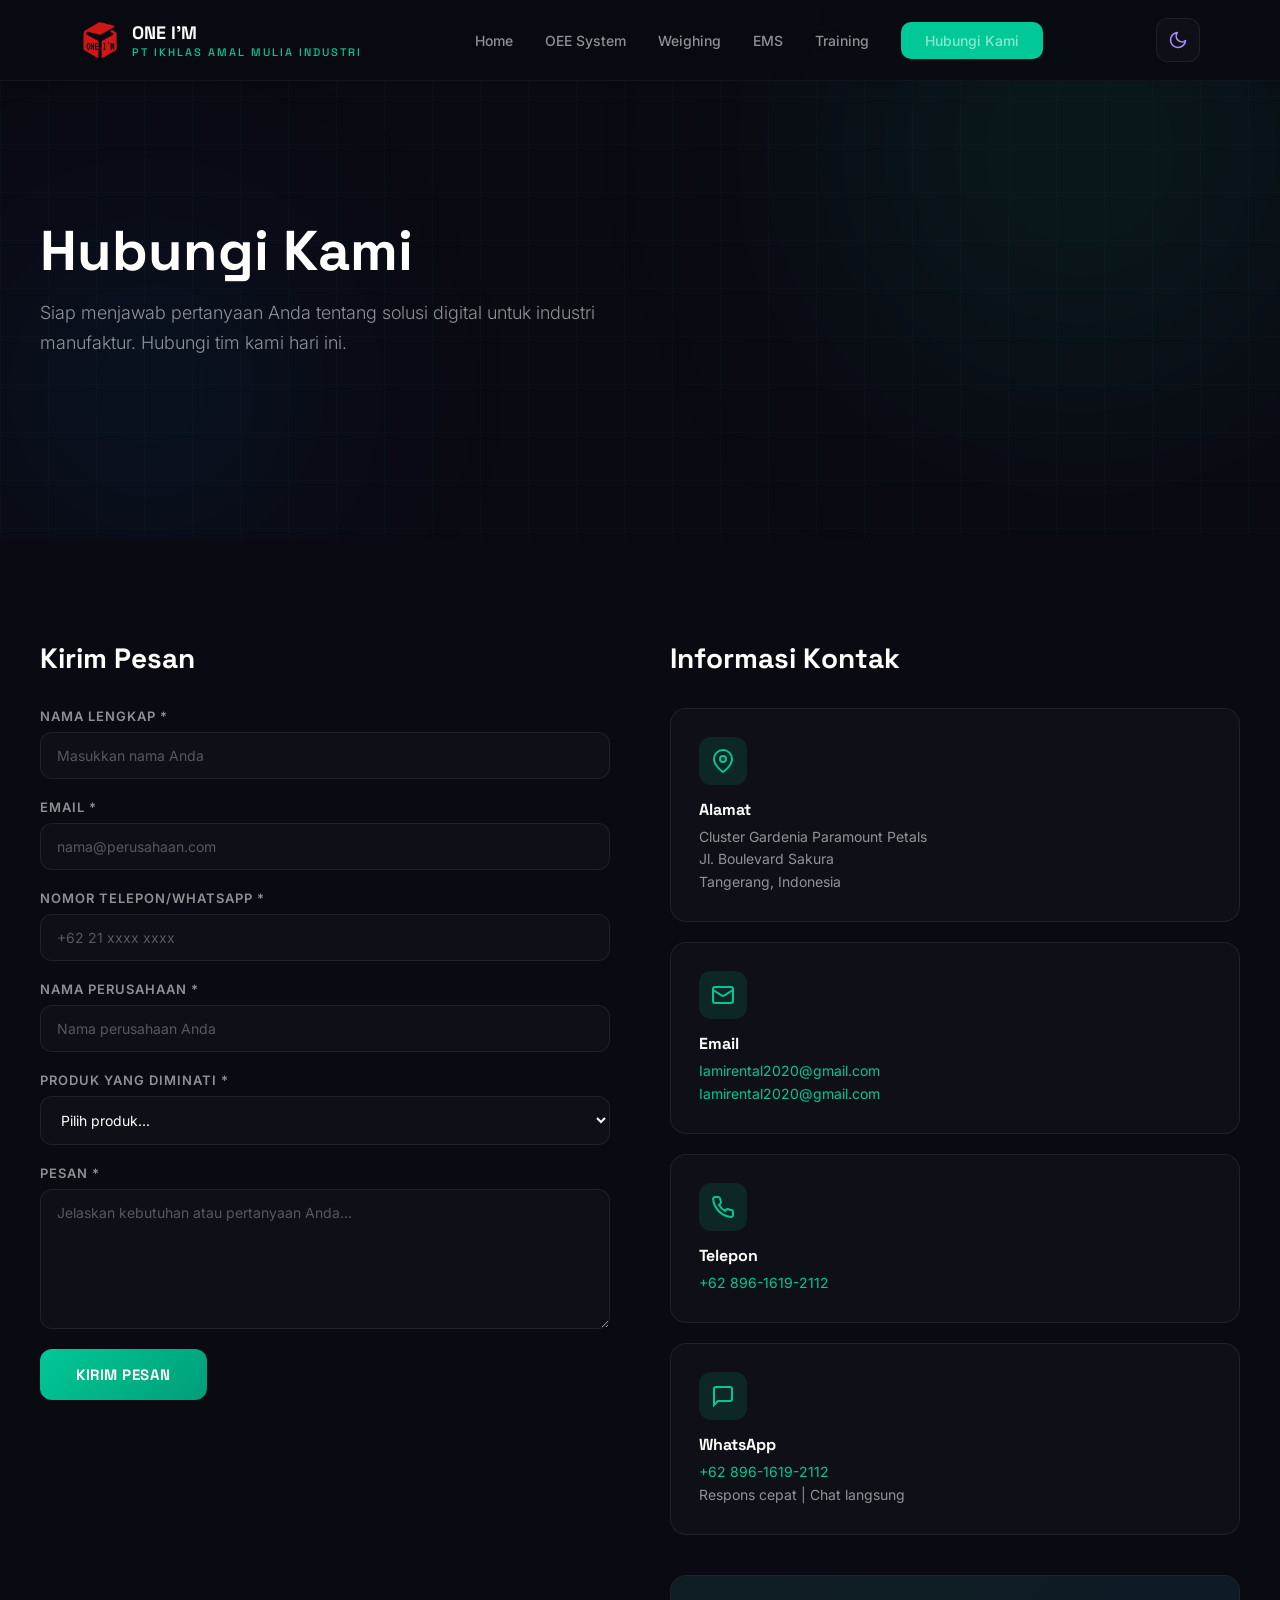
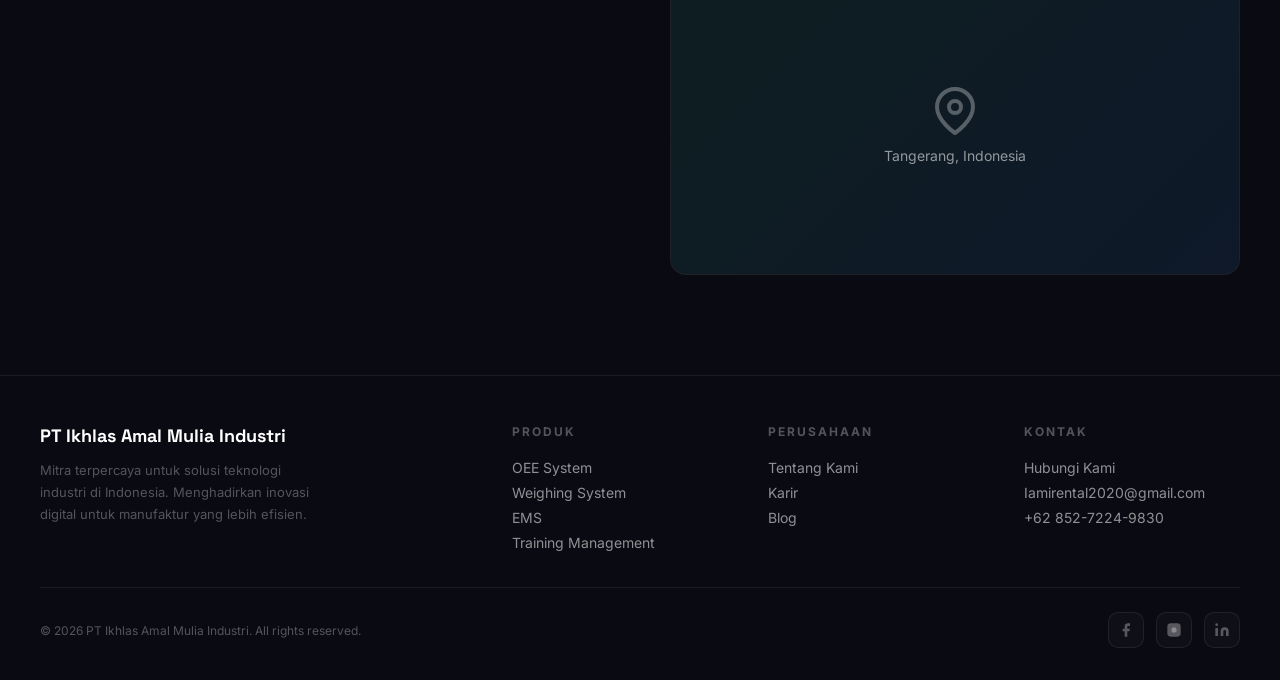
==== contact.html @ dc268954 "Add files via upload" ====
<!DOCTYPE html>
<html lang="id">
<head>
<meta charset="UTF-8">
<meta name="viewport" content="width=device-width, initial-scale=1.0">
<link rel="icon" type="image/x-icon" href="img/favicon.ico">
<link rel="apple-touch-icon" sizes="180x180" href="img/favicon-180.png">
<title>Hubungi Kami — PT Ikhlas Amal Mulia Industri</title>
<link rel="preconnect" href="https://fonts.googleapis.com">
<link href="https://fonts.googleapis.com/css2?family=Inter:wght@300;400;500;600;700;800;900&family=Space+Grotesk:wght@400;500;600;700;800&family=JetBrains+Mono:wght@400;500;600&display=swap" rel="stylesheet">
<link rel="stylesheet" href="css/theme.css">
<link rel="stylesheet" href="css/contact.css">
<script src="theme.js"></script>
</head>
<body>

<!-- NAV -->
<nav class="nav">
  <div class="nav-inner">
    <a href="index.html" class="nav-logo">
      <div class="nav-logo-icon"><img src="img/logo.png" alt="ONE I'M Logo"></div>
      <div class="nav-brand">ONE I'M<span>PT Ikhlas Amal Mulia Industri</span></div>
    </a>
    <div class="nav-links">
      <a href="index.html">Home</a>
      <a href="oee.html">OEE System</a>
      <a href="weighing.html">Weighing</a>
      <a href="ems.html">EMS</a>
      <a href="training.html">Training</a>
      <a href="contact.html" class="nav-cta">Hubungi Kami</a>
    </div>
    <button class="theme-toggle" onclick="toggleTheme()" aria-label="Toggle theme">
      <svg class="icon-moon" viewBox="0 0 24 24" fill="none" stroke-width="2" stroke-linecap="round" stroke-linejoin="round"><path d="M21 12.79A9 9 0 1 1 11.21 3 7 7 0 0 0 21 12.79z"/></svg>
      <svg class="icon-sun" viewBox="0 0 24 24" fill="none" stroke-width="2" stroke-linecap="round" stroke-linejoin="round"><circle cx="12" cy="12" r="5"/><line x1="12" y1="1" x2="12" y2="3"/><line x1="12" y1="21" x2="12" y2="23"/><line x1="4.22" y1="4.22" x2="5.64" y2="5.64"/><line x1="18.36" y1="18.36" x2="19.78" y2="19.78"/><line x1="1" y1="12" x2="3" y2="12"/><line x1="21" y1="12" x2="23" y2="12"/><line x1="4.22" y1="19.78" x2="5.64" y2="18.36"/><line x1="18.36" y1="5.64" x2="19.78" y2="4.22"/></svg>
    </button>
    <div class="hamburger" onclick="toggleMobileMenu()">
      <span></span><span></span><span></span>
    </div>
  </div>
</nav>
<div class="mobile-menu" id="mobileMenu">
  <a href="index.html">Home</a>
  <a href="oee.html">OEE System</a>
  <a href="weighing.html">Weighing System</a>
  <a href="ems.html">EMS</a>
  <a href="training.html">Training Management</a>
  <a href="contact.html">Hubungi Kami</a>
  <div class="mobile-theme-toggle" onclick="toggleTheme()">
    <svg viewBox="0 0 24 24" fill="none" stroke="currentColor" stroke-width="2"><path d="M21 12.79A9 9 0 1 1 11.21 3 7 7 0 0 0 21 12.79z"/></svg>
    <span class="label-dark">Mode Siang</span>
    <span class="label-light">Mode Malam</span>
  </div>
</div>

<!-- HERO -->
<section class="hero">
  <div class="hero-bg">
    <div class="hero-glow1"></div>
    <div class="hero-glow2"></div>
    <div class="hero-grid"></div>
  </div>
  <div class="hero-inner">
    <h1>Hubungi Kami</h1>
    <p class="hero-sub">Siap menjawab pertanyaan Anda tentang solusi digital untuk industri manufaktur. Hubungi tim kami hari ini.</p>
  </div>
</section>

<!-- CONTACT SECTION -->
<section class="contact-section">
  <div class="contact-inner">
    <!-- FORM -->
    <div class="contact-form">
      <h2>Kirim Pesan</h2>
      <form>
        <div class="form-group">
          <label for="nama">Nama Lengkap *</label>
          <input type="text" id="nama" name="nama" placeholder="Masukkan nama Anda" required>
        </div>

        <div class="form-group">
          <label for="email">Email *</label>
          <input type="email" id="email" name="email" placeholder="nama@perusahaan.com" required>
        </div>

        <div class="form-group">
          <label for="telepon">Nomor Telepon/WhatsApp *</label>
          <input type="tel" id="telepon" name="telepon" placeholder="+62 21 xxxx xxxx" required>
        </div>

        <div class="form-group">
          <label for="perusahaan">Nama Perusahaan *</label>
          <input type="text" id="perusahaan" name="perusahaan" placeholder="Nama perusahaan Anda" required>
        </div>

        <div class="form-group">
          <label for="produk">Produk yang Diminati *</label>
          <select id="produk" name="produk" required>
            <option value="">Pilih produk...</option>
            <option value="oee">OEE Monitoring System</option>
            <option value="weighing">Weighing System</option>
            <option value="ems">EMS (Energy Management System)</option>
            <option value="training">Training Management System</option>
            <option value="semua">Konsultasi untuk semua produk</option>
          </select>
        </div>

        <div class="form-group">
          <label for="pesan">Pesan *</label>
          <textarea id="pesan" name="pesan" placeholder="Jelaskan kebutuhan atau pertanyaan Anda..." required></textarea>
        </div>

        <button type="submit" class="form-submit">Kirim Pesan</button>
      </form>
    </div>

    <!-- CONTACT INFO & MAP -->
    <div class="contact-info">
      <h2>Informasi Kontak</h2>

      <div class="info-cards">
        <div class="info-card">
          <div class="info-icon">
            <svg viewBox="0 0 24 24" fill="none" stroke="currentColor"><path d="M21 10c0 7-9 13-9 13s-9-6-9-13a9 9 0 0 1 18 0z"/><circle cx="12" cy="10" r="3"/></svg>
          </div>
          <div class="info-title">Alamat</div>
          <div class="info-content">
            Cluster Gardenia Paramount Petals<br>
            Jl. Boulevard Sakura<br>
            Tangerang, Indonesia
          </div>
        </div>

        <div class="info-card">
          <div class="info-icon">
            <svg viewBox="0 0 24 24" fill="none" stroke="currentColor"><rect x="2" y="4" width="20" height="16" rx="2"/><path d="m22 7-8.97 5.7a1.94 1.94 0 0 1-2.06 0L2 7"/></svg>
          </div>
          <div class="info-title">Email</div>
          <div class="info-content">
            <a href="mailto:Iamirental2020@gmail.com">Iamirental2020@gmail.com</a><br>
            <a href="mailto:Iamirental2020@gmail.com">Iamirental2020@gmail.com</a>
          </div>
        </div>

        <div class="info-card">
          <div class="info-icon">
            <svg viewBox="0 0 24 24" fill="none" stroke="currentColor"><path d="M22 16.92v3a2 2 0 0 1-2.18 2A19.79 19.79 0 0 1 2.12 4.18 2 2 0 0 1 4.11 2h3a2 2 0 0 1 2 1.72 12.84 12.84 0 0 0 .7 2.81 2 2 0 0 1-.45 2.11L8.09 9.91a16 16 0 0 0 6 6l1.27-1.27a2 2 0 0 1 2.11-.45 12.84 12.84 0 0 0 2.81.7A2 2 0 0 1 22 16.92z"/></svg>
          </div>
          <div class="info-title">Telepon</div>
          <div class="info-content">
            <a href="tel:+6289616192112">+62 896-1619-2112</a>
          </div>
        </div>

        <div class="info-card">
          <div class="info-icon">
            <svg viewBox="0 0 24 24" fill="none" stroke="currentColor"><path d="M21 15a2 2 0 0 1-2 2H7l-4 4V5a2 2 0 0 1 2-2h14a2 2 0 0 1 2 2z"/></svg>
          </div>
          <div class="info-title">WhatsApp</div>
          <div class="info-content">
            <a href="https://wa.me/6289616192112">+62 896-1619-2112</a><br>
            Respons cepat | Chat langsung
          </div>
        </div>
      </div>

      <div class="map-container">
        <div class="map-placeholder">
          <svg viewBox="0 0 24 24" fill="none" stroke="currentColor" stroke-width="2"><path d="M21 10c0 7-9 13-9 13s-9-6-9-13a9 9 0 0 1 18 0z"/><circle cx="12" cy="10" r="3"/></svg>
          <p>Tangerang, Indonesia</p>
        </div>
      </div>
    </div>
  </div>
</section>

<!-- FOOTER -->
<footer class="footer">
  <div class="footer-inner">
    <div>
      <div class="footer-brand">PT Ikhlas Amal Mulia Industri</div>
      <p class="footer-brand-desc">Mitra terpercaya untuk solusi teknologi industri di Indonesia. Menghadirkan inovasi digital untuk manufaktur yang lebih efisien.</p>
    </div>
    <div class="footer-col">
      <div class="footer-col-title">Produk</div>
      <a href="oee.html">OEE System</a>
      <a href="weighing.html">Weighing System</a>
      <a href="ems.html">EMS</a>
      <a href="training.html">Training Management</a>
    </div>
    <div class="footer-col">
      <div class="footer-col-title">Perusahaan</div>
      <a href="#">Tentang Kami</a>
      <a href="#">Karir</a>
      <a href="#">Blog</a>
    </div>
    <div class="footer-col">
      <div class="footer-col-title">Kontak</div>
      <a href="contact.html">Hubungi Kami</a>
      <a href="#">Iamirental2020@gmail.com</a>
      <a href="#">+62 852-7224-9830</a>
    </div>
  </div>
  <div class="footer-bottom">
    <div class="footer-copy">&copy; 2026 PT Ikhlas Amal Mulia Industri. All rights reserved.</div>
    <div class="footer-socials">
      <a href="#" class="footer-social"><svg viewBox="0 0 24 24"><path d="M18 2h-3a5 5 0 0 0-5 5v3H7v4h3v8h4v-8h3l1-4h-4V7a1 1 0 0 1 1-1h3z"/></svg></a>
      <a href="#" class="footer-social"><svg viewBox="0 0 24 24"><rect x="2" y="2" width="20" height="20" rx="5"/><path d="M16 11.37A4 4 0 1 1 12.63 8 4 4 0 0 1 16 11.37z"/><line x1="17.5" y1="6.5" x2="17.51" y2="6.5"/></svg></a>
      <a href="#" class="footer-social"><svg viewBox="0 0 24 24"><path d="M16 8a6 6 0 0 1 6 6v7h-4v-7a2 2 0 0 0-2-2 2 2 0 0 0-2 2v7h-4v-7a6 6 0 0 1 6-6z"/><rect x="2" y="9" width="4" height="12"/><circle cx="4" cy="4" r="2"/></svg></a>
    </div>
  </div>
</footer>

</body>
</html>
---- css/theme.css ----
/* ===== DARK THEME (Default) ===== */
:root {
  --bg: #0a0a12;
  --bg2: #0e0e1a;
  --bg3: #12121e;
  --card: rgba(255,255,255,0.025);
  --card-hover: rgba(0,200,150,0.04);
  --border: rgba(255,255,255,0.07);
  --border-hover: rgba(0,200,150,0.2);
  --text: #fff;
  --text2: rgba(255,255,255,0.55);
  --text3: rgba(255,255,255,0.3);
  --nav-bg: rgba(10,10,18,0.85);
  --nav-border: rgba(255,255,255,0.04);
  --input-bg: rgba(255,255,255,0.04);
  --input-border: rgba(255,255,255,0.1);
  --shadow: rgba(0,0,0,0.5);
  --glow-green: rgba(0,200,150,0.12);
  --glow-blue: rgba(0,136,255,0.1);
  --stats-bg: rgba(0,200,150,0.015);
  --footer-border: rgba(255,255,255,0.05);
  --code-bg: rgba(255,255,255,0.06);
}

/* ===== LIGHT THEME ===== */
[data-theme="light"] {
  --bg: #f5f7fa;
  --bg2: #edf0f5;
  --bg3: #e4e8ef;
  --card: rgba(255,255,255,0.85);
  --card-hover: rgba(0,200,150,0.06);
  --border: rgba(0,0,0,0.08);
  --border-hover: rgba(0,200,150,0.3);
  --text: #1a1a2e;
  --text2: rgba(26,26,46,0.65);
  --text3: rgba(26,26,46,0.4);
  --nav-bg: rgba(245,247,250,0.9);
  --nav-border: rgba(0,0,0,0.06);
  --input-bg: rgba(0,0,0,0.03);
  --input-border: rgba(0,0,0,0.12);
  --shadow: rgba(0,0,0,0.08);
  --glow-green: rgba(0,200,150,0.06);
  --glow-blue: rgba(0,136,255,0.05);
  --stats-bg: rgba(0,200,150,0.04);
  --footer-border: rgba(0,0,0,0.06);
  --code-bg: rgba(0,0,0,0.04);
}

/* Light theme specific overrides */
[data-theme="light"] body {
  background: var(--bg);
  color: var(--text);
}

[data-theme="light"] .nav {
  background: var(--nav-bg);
  border-bottom-color: var(--nav-border);
  box-shadow: 0 1px 12px rgba(0,0,0,0.06);
}

[data-theme="light"] .hero-glow1,
[data-theme="light"] .hero-glow2,
[data-theme="light"] .hero-glow,
[data-theme="light"] .hero-glow-2 {
  opacity: 0.3;
}

[data-theme="light"] .hero-grid,
[data-theme="light"] .grid-pattern,
[data-theme="light"] .hero-bg .hero-grid {
  opacity: 0.4;
}

[data-theme="light"] .hamburger span {
  background: var(--text);
}

[data-theme="light"] .mobile-menu {
  background: rgba(245,247,250,0.97);
}

[data-theme="light"] .product-card,
[data-theme="light"] .feat,
[data-theme="light"] .why-card,
[data-theme="light"] .gauge-card,
[data-theme="light"] .feature-card,
[data-theme="light"] .step-card,
[data-theme="light"] .benefit-card {
  background: var(--card);
  border-color: var(--border);
  box-shadow: 0 2px 12px rgba(0,0,0,0.04);
}

[data-theme="light"] .product-card:hover,
[data-theme="light"] .feat:hover,
[data-theme="light"] .why-card:hover,
[data-theme="light"] .feature-card:hover {
  box-shadow: 0 8px 30px rgba(0,0,0,0.08);
}

[data-theme="light"] .dashboard-preview,
[data-theme="light"] .production-line-wrapper,
[data-theme="light"] .illustration-wrapper {
  background: var(--card);
  border-color: var(--border);
}

[data-theme="light"] .stats-strip,
[data-theme="light"] .stats-bar {
  background: var(--stats-bg);
  border-color: var(--border);
}

[data-theme="light"] .stat-item,
[data-theme="light"] .stat {
  border-color: var(--border);
}

[data-theme="light"] .footer {
  background: var(--bg2);
  border-color: var(--border);
}

[data-theme="light"] .footer-bottom {
  border-color: var(--border);
}

[data-theme="light"] .footer-social {
  background: var(--card);
  border-color: var(--border);
}

[data-theme="light"] .footer-social svg {
  fill: var(--text3);
}

[data-theme="light"] .btn-outline {
  border-color: rgba(0,0,0,0.15);
  color: var(--text2);
}

[data-theme="light"] .btn-outline:hover {
  border-color: rgba(0,0,0,0.3);
  color: var(--text);
}

[data-theme="light"] .hero h1,
[data-theme="light"] .headline,
[data-theme="light"] .section-title,
[data-theme="light"] .cta-title,
[data-theme="light"] .pc-title,
[data-theme="light"] .why-title,
[data-theme="light"] .feat h3,
[data-theme="light"] .cta-headline {
  color: var(--text);
}

[data-theme="light"] .nav-brand {
  color: var(--text);
}

[data-theme="light"] .badge,
[data-theme="light"] .hero-badge {
  background: rgba(0,200,150,0.08);
  border-color: rgba(0,200,150,0.2);
}

/* Contact form light overrides */
[data-theme="light"] .form-input,
[data-theme="light"] .form-textarea,
[data-theme="light"] .form-select,
[data-theme="light"] input,
[data-theme="light"] textarea,
[data-theme="light"] select {
  background: var(--input-bg) !important;
  border-color: var(--input-border) !important;
  color: var(--text) !important;
}

[data-theme="light"] .contact-card,
[data-theme="light"] .info-card {
  background: var(--card);
  border-color: var(--border);
}

/* Smooth transitions */
body,
.nav,
.product-card,
.feat,
.why-card,
.gauge-card,
.feature-card,
.step-card,
.benefit-card,
.dashboard-preview,
.production-line-wrapper,
.illustration-wrapper,
.stats-strip,
.stats-bar,
.stat-item,
.stat,
.footer,
.footer-social,
.btn-outline,
.mobile-menu,
.contact-card,
.info-card,
input, textarea, select {
  transition: background-color 0.4s ease, color 0.4s ease, border-color 0.4s ease, box-shadow 0.4s ease;
}

/* ===== THEME TOGGLE BUTTON ===== */
.theme-toggle {
  width: 44px;
  height: 44px;
  border-radius: 12px;
  border: 1px solid var(--border);
  background: var(--card);
  cursor: pointer;
  display: flex;
  align-items: center;
  justify-content: center;
  transition: all 0.3s ease;
  flex-shrink: 0;
  position: relative;
  overflow: hidden;
}
.theme-toggle:hover {
  border-color: var(--border-hover);
  background: var(--card-hover);
  transform: scale(1.05);
}
.theme-toggle svg {
  width: 20px;
  height: 20px;
  transition: all 0.4s ease;
  position: absolute;
}
.theme-toggle .icon-moon {
  stroke: #a78bfa;
  opacity: 1;
  transform: rotate(0deg) scale(1);
}
.theme-toggle .icon-sun {
  stroke: #f59e0b;
  opacity: 0;
  transform: rotate(-90deg) scale(0.5);
}
[data-theme="light"] .theme-toggle .icon-moon {
  opacity: 0;
  transform: rotate(90deg) scale(0.5);
}
[data-theme="light"] .theme-toggle .icon-sun {
  opacity: 1;
  transform: rotate(0deg) scale(1);
}

/* Mobile theme toggle */
.mobile-theme-toggle {
  display: flex;
  align-items: center;
  gap: 12px;
  padding: 14px 16px;
  border-radius: 10px;
  cursor: pointer;
  transition: all 0.2s;
  color: var(--text2);
  font-size: 15px;
}
.mobile-theme-toggle:hover {
  background: rgba(255,255,255,0.04);
  color: var(--text);
}
[data-theme="light"] .mobile-theme-toggle:hover {
  background: rgba(0,0,0,0.04);
}
.mobile-theme-toggle svg {
  width: 20px;
  height: 20px;
}
.mobile-theme-toggle .label-dark { display: inline; }
.mobile-theme-toggle .label-light { display: none; }
[data-theme="light"] .mobile-theme-toggle .label-dark { display: none; }
[data-theme="light"] .mobile-theme-toggle .label-light { display: inline; }
---- css/contact.css ----
:root {
  --red: #CC2222;
  --red2: rgba(204,34,34,0.12);
  --green: #00c896;
  --green2: rgba(0,200,150,0.12);
  --blue: #0088ff;
  --blue2: rgba(0,136,255,0.12);
  --purple: #a78bfa;
  --purple2: rgba(167,139,250,0.12);
  --orange: #f59e0b;
  --orange2: rgba(245,158,11,0.12);
  --radius: 16px;
}
*{margin:0;padding:0;box-sizing:border-box;}
html{scroll-behavior:smooth;}
body{background:var(--bg);color:var(--text);font-family:'Inter',sans-serif;-webkit-text-size-adjust:100%;}
a{text-decoration:none;color:inherit;}
img{max-width:100%;display:block;}

/* ===== NAV ===== */
.nav{position:fixed;top:0;left:0;width:100%;z-index:100;padding:18px 0;transition:all .3s;background:rgba(10,10,18,0.85);backdrop-filter:blur(20px);border-bottom:1px solid rgba(255,255,255,0.04);}
.nav-inner{max-width:1200px;margin:0 auto;padding:0 40px;display:flex;justify-content:space-between;align-items:center;}
.nav-logo{display:flex;align-items:center;gap:12px;}
.nav-logo-icon{width:40px;height:40px;display:flex;align-items:center;justify-content:center;}
.nav-logo-icon img{width:40px;height:40px;object-fit:contain;}
.nav-brand{font-family:'Space Grotesk',sans-serif;font-weight:700;font-size:18px;color:#fff;}
.nav-brand span{color:var(--green);font-size:11px;display:block;font-weight:500;letter-spacing:2px;text-transform:uppercase;margin-top:1px;}
.nav-links{display:flex;gap:32px;align-items:center;}
.nav-links a{font-size:14px;font-weight:500;color:var(--text2);transition:color .2s;}
.nav-links a:hover,.nav-links a.active{color:#fff;}
.nav-cta{background:var(--green);color:#fff;font-weight:700;padding:10px 24px;border-radius:10px;font-size:13px;transition:all .2s;}
.nav-cta:hover{background:#00b386;transform:translateY(-1px);}
.hamburger{display:none;flex-direction:column;gap:5px;cursor:pointer;padding:8px;}
.hamburger span{width:24px;height:2px;background:#fff;border-radius:2px;transition:all .3s;}
.mobile-menu{display:none;position:fixed;top:76px;left:0;width:100%;background:rgba(10,10,18,0.97);backdrop-filter:blur(20px);padding:20px;border-bottom:1px solid var(--border);z-index:99;}
.mobile-menu.open{display:flex;flex-direction:column;gap:4px;}
.mobile-menu a{padding:14px 16px;font-size:15px;color:var(--text2);border-radius:10px;transition:all .2s;}
.mobile-menu a:hover{background:rgba(255,255,255,0.04);color:#fff;}

/* ===== HERO ===== */
.hero{position:relative;min-height:60vh;display:flex;align-items:center;padding:120px 40px 80px;overflow:hidden;}
.hero-bg{position:absolute;inset:0;overflow:hidden;}
.hero-glow1{position:absolute;width:700px;height:700px;border-radius:50%;filter:blur(120px);top:-200px;right:-150px;background:radial-gradient(circle,rgba(0,200,150,0.12),transparent 70%);}
.hero-glow2{position:absolute;width:500px;height:500px;border-radius:50%;filter:blur(100px);bottom:-100px;left:-100px;background:radial-gradient(circle,rgba(0,136,255,0.1),transparent 70%);}
.hero-grid{position:absolute;inset:0;background-image:linear-gradient(rgba(0,200,150,0.025) 1px,transparent 1px),linear-gradient(90deg,rgba(0,200,150,0.025) 1px,transparent 1px);background-size:48px 48px;}
.hero-inner{position:relative;z-index:2;max-width:1200px;margin:0 auto;width:100%;}
.hero h1{font-family:'Space Grotesk',sans-serif;font-size:56px;font-weight:800;line-height:1.08;margin-bottom:16px;max-width:800px;}
.hero h1 em{font-style:normal;background:linear-gradient(135deg,var(--green),var(--blue));-webkit-background-clip:text;-webkit-text-fill-color:transparent;background-clip:text;}
.hero-sub{font-size:18px;color:var(--text2);line-height:1.7;max-width:600px;font-weight:300;}

/* ===== CONTACT LAYOUT ===== */
.contact-section{padding:100px 40px;}
.contact-inner{max-width:1200px;margin:0 auto;display:grid;grid-template-columns:1fr 1fr;gap:60px;align-items:start;}

/* ===== FORM ===== */
.contact-form h2{font-family:'Space Grotesk',sans-serif;font-size:28px;font-weight:700;margin-bottom:32px;}
.form-group{display:flex;flex-direction:column;gap:8px;margin-bottom:20px;}
.form-group label{font-size:13px;font-weight:600;color:var(--text2);text-transform:uppercase;letter-spacing:1px;}
.form-group input,
.form-group textarea,
.form-group select{background:var(--card);border:1px solid var(--border);border-radius:12px;padding:14px 16px;color:var(--text);font-family:inherit;font-size:14px;transition:all .2s;}
.form-group input:focus,
.form-group textarea:focus,
.form-group select:focus{outline:none;border-color:rgba(0,200,150,0.3);background:rgba(255,255,255,0.03);}
.form-group input::placeholder,
.form-group textarea::placeholder{color:var(--text3);}
.form-group textarea{min-height:140px;resize:vertical;}
.form-group select{cursor:pointer;}
.form-group select option{background:var(--bg);color:var(--text);}
.form-submit{background:linear-gradient(135deg,var(--green),#009e78);color:#fff;font-weight:700;padding:16px 36px;border-radius:12px;cursor:pointer;border:none;font-size:15px;text-transform:uppercase;letter-spacing:.5px;transition:all .2s;font-family:'Space Grotesk',sans-serif;}
.form-submit:hover{transform:translateY(-2px);box-shadow:0 10px 40px rgba(0,200,150,0.4);}

/* ===== CONTACT INFO ===== */
.contact-info h2{font-family:'Space Grotesk',sans-serif;font-size:28px;font-weight:700;margin-bottom:32px;}
.info-cards{display:flex;flex-direction:column;gap:20px;margin-bottom:40px;}
.info-card{background:var(--card);border:1px solid var(--border);border-radius:var(--radius);padding:28px;transition:all .3s;}
.info-card:hover{border-color:rgba(0,200,150,0.2);transform:translateY(-2px);}
.info-icon{width:48px;height:48px;border-radius:12px;background:var(--green2);display:flex;align-items:center;justify-content:center;margin-bottom:14px;}
.info-icon svg{width:24px;height:24px;color:var(--green);stroke-width:2;}
.info-title{font-family:'Space Grotesk',sans-serif;font-size:16px;font-weight:700;margin-bottom:6px;}
.info-content{font-size:14px;color:var(--text2);line-height:1.6;}
.info-content a{color:var(--green);transition:color .2s;}
.info-content a:hover{color:#00d9a3;}

/* ===== MAP ===== */
.map-container{background:var(--card);border:1px solid var(--border);border-radius:var(--radius);height:300px;display:flex;align-items:center;justify-content:center;position:relative;overflow:hidden;}
.map-placeholder{position:absolute;inset:0;background:linear-gradient(135deg,rgba(0,200,150,0.08) 0%,rgba(0,136,255,0.08) 100%);display:flex;align-items:center;justify-content:center;flex-direction:column;color:var(--text2);}
.map-placeholder svg{width:48px;height:48px;margin-bottom:12px;color:var(--text3);}
.map-placeholder p{font-size:14px;text-align:center;}

/* ===== FOOTER ===== */
.footer{border-top:1px solid var(--border);padding:48px 40px 32px;}
.footer-inner{max-width:1200px;margin:0 auto;display:grid;grid-template-columns:2fr 1fr 1fr 1fr;gap:40px;}
.footer-brand{font-family:'Space Grotesk',sans-serif;font-size:18px;font-weight:700;margin-bottom:12px;}
.footer-brand-desc{font-size:13px;color:var(--text3);line-height:1.7;max-width:280px;}
.footer-col-title{font-size:12px;font-weight:700;text-transform:uppercase;letter-spacing:2px;color:var(--text3);margin-bottom:16px;}
.footer-col a{display:block;font-size:14px;color:var(--text2);padding:4px 0;transition:color .2s;}
.footer-col a:hover{color:#fff;}
.footer-bottom{max-width:1200px;margin:32px auto 0;padding-top:24px;border-top:1px solid var(--border);display:flex;justify-content:space-between;align-items:center;}
.footer-copy{font-size:12px;color:var(--text3);}
.footer-socials{display:flex;gap:12px;}
.footer-social{width:36px;height:36px;border-radius:10px;background:var(--card);border:1px solid var(--border);display:flex;align-items:center;justify-content:center;transition:all .2s;}
.footer-social:hover{border-color:rgba(0,200,150,0.3);background:rgba(0,200,150,0.08);}
.footer-social svg{width:16px;height:16px;fill:var(--text3);}

/* ===== RESPONSIVE ===== */
@media(max-width:1024px){
  .hero h1{font-size:42px;}
  .contact-inner{grid-template-columns:1fr;gap:40px;}
}
@media(max-width:768px){
  .nav-inner{padding:0 24px;}
  .nav-links{display:none;}
  .hamburger{display:flex;}
  .hero{padding:100px 24px 60px;min-height:auto;}
  .hero h1{font-size:32px;}
  .hero-sub{font-size:16px;}
  .contact-section{padding:60px 24px;}
  .contact-form h2,
  .contact-info h2{font-size:24px;}
  .contact-inner{gap:30px;}
  .map-container{height:250px;}
  .footer{padding:36px 24px 24px;}
  .footer-inner{grid-template-columns:1fr 1fr;gap:32px;}
  .footer-bottom{flex-direction:column;gap:16px;text-align:center;}
}
@media(max-width:480px){
  .hero{padding:90px 16px 48px;}
  .hero h1{font-size:24px;}
  .hero-sub{font-size:14px;}
  .contact-section{padding:48px 16px;}
  .contact-form h2,
  .contact-info h2{font-size:20px;}
  .contact-inner{gap:24px;}
  .form-group input,
  .form-group textarea,
  .form-group select{padding:12px 14px;font-size:13px;}
  .form-submit{padding:14px 28px;font-size:13px;}
  .info-card{padding:20px;}
  .info-icon{width:40px;height:40px;}
  .info-icon svg{width:20px;height:20px;}
  .map-container{height:220px;}
}
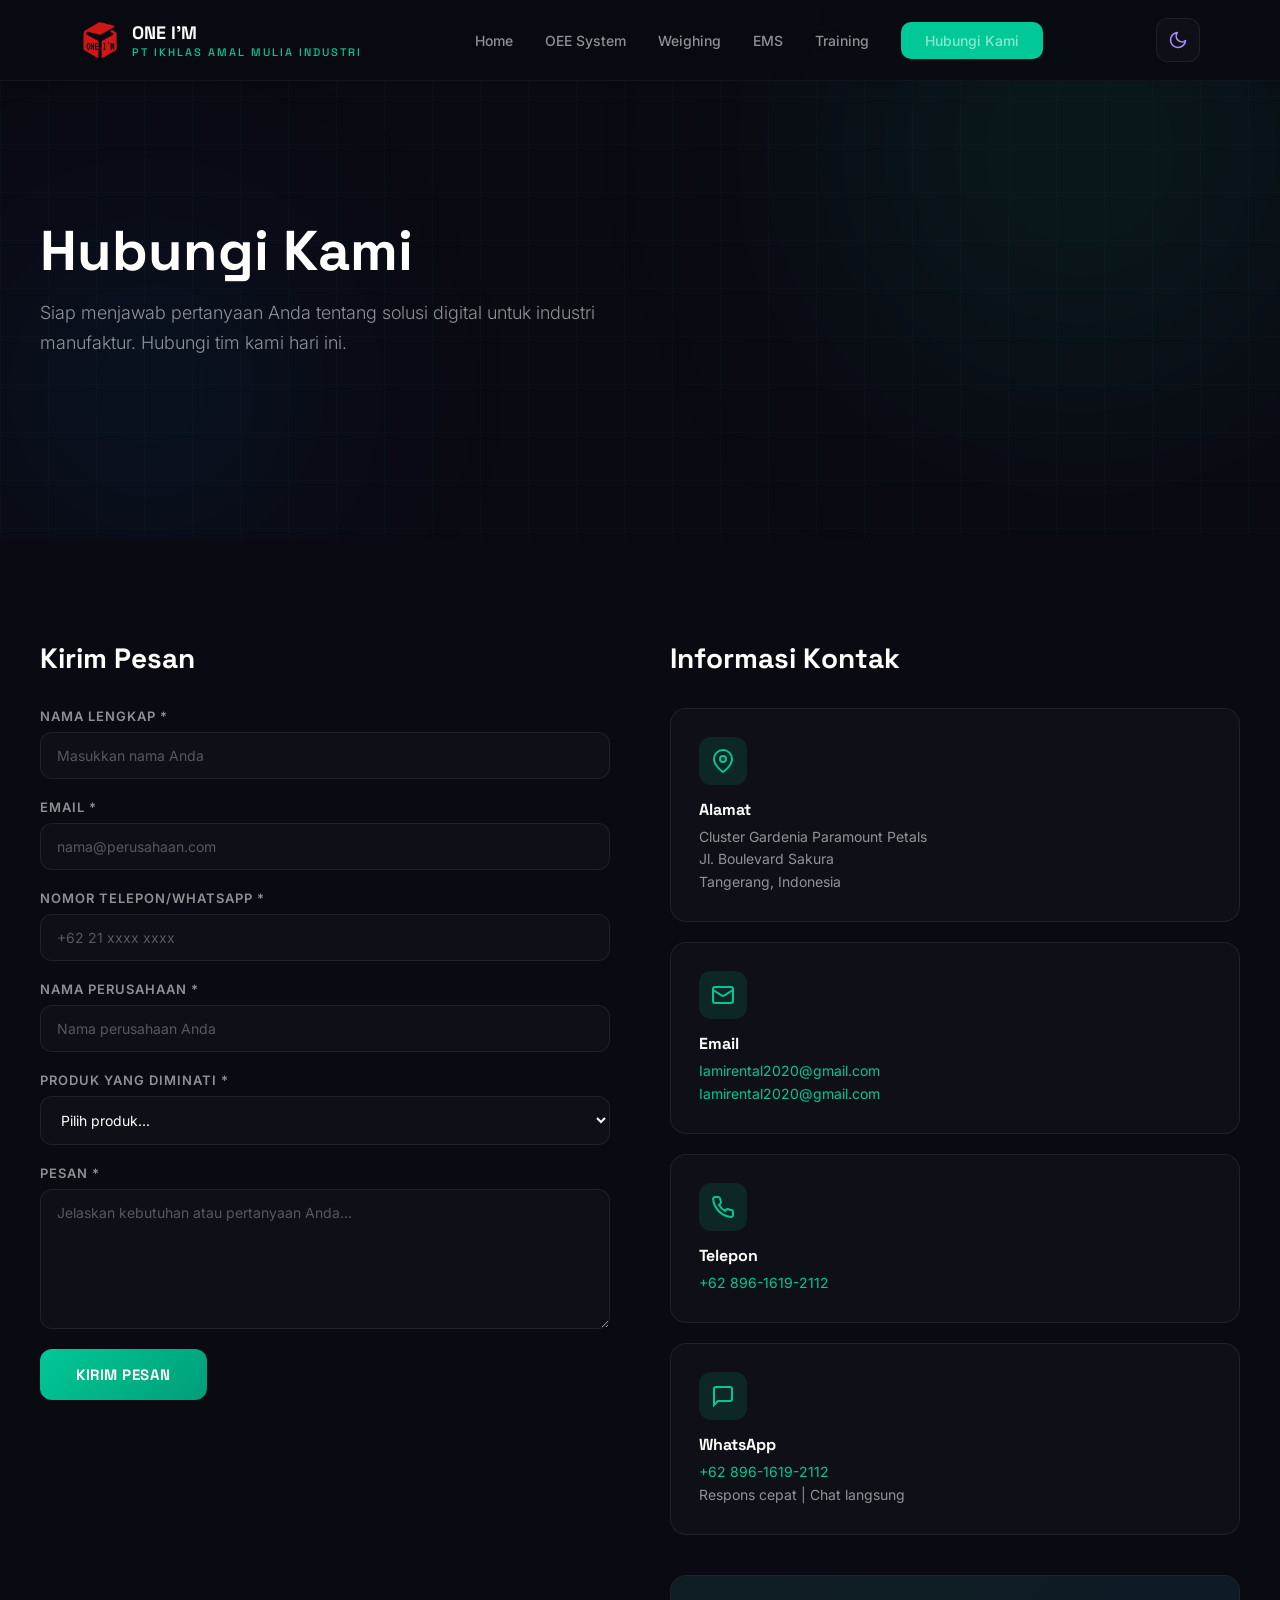
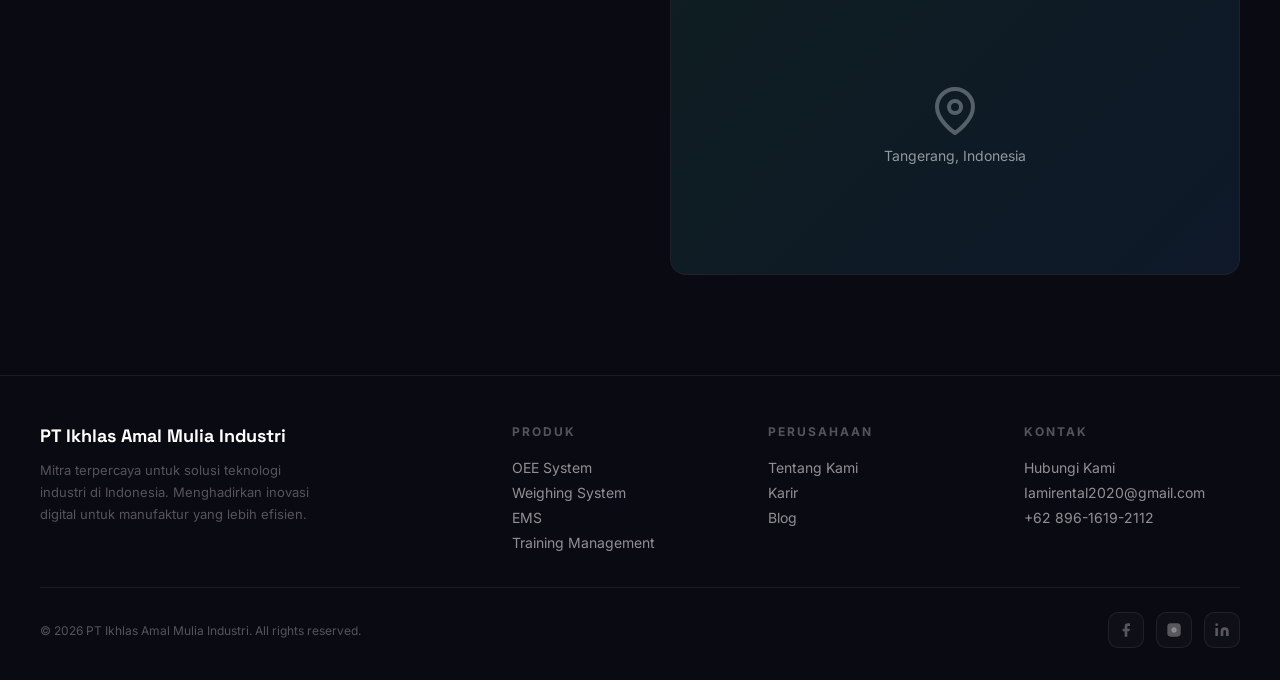
==== commit 5ff95440: "Update contact.html" ====
--- a/contact.html
+++ b/contact.html
@@ -197,7 +197,7 @@
       <div class="footer-col-title">Kontak</div>
       <a href="contact.html">Hubungi Kami</a>
       <a href="#">Iamirental2020@gmail.com</a>
-      <a href="#">+62 852-7224-9830</a>
+      <a href="#">+62 896-1619-2112</a>
     </div>
   </div>
   <div class="footer-bottom">
